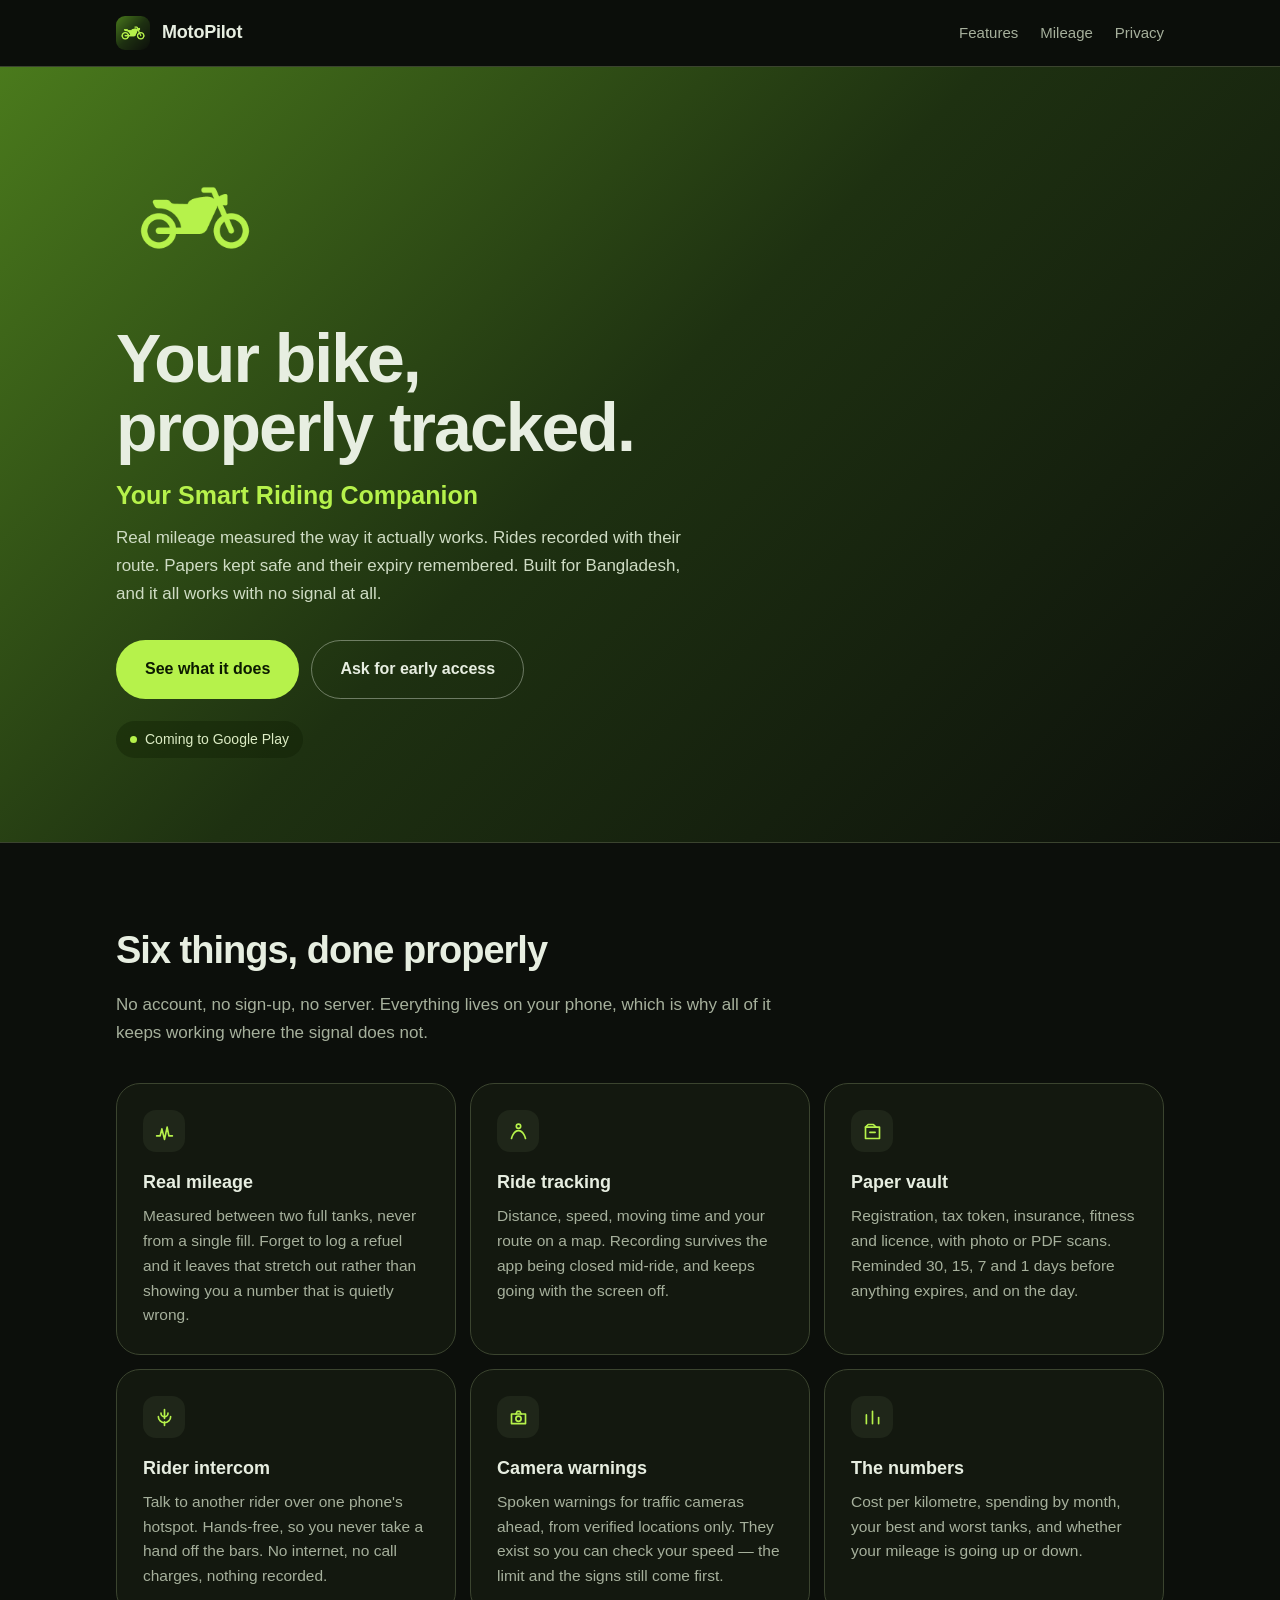
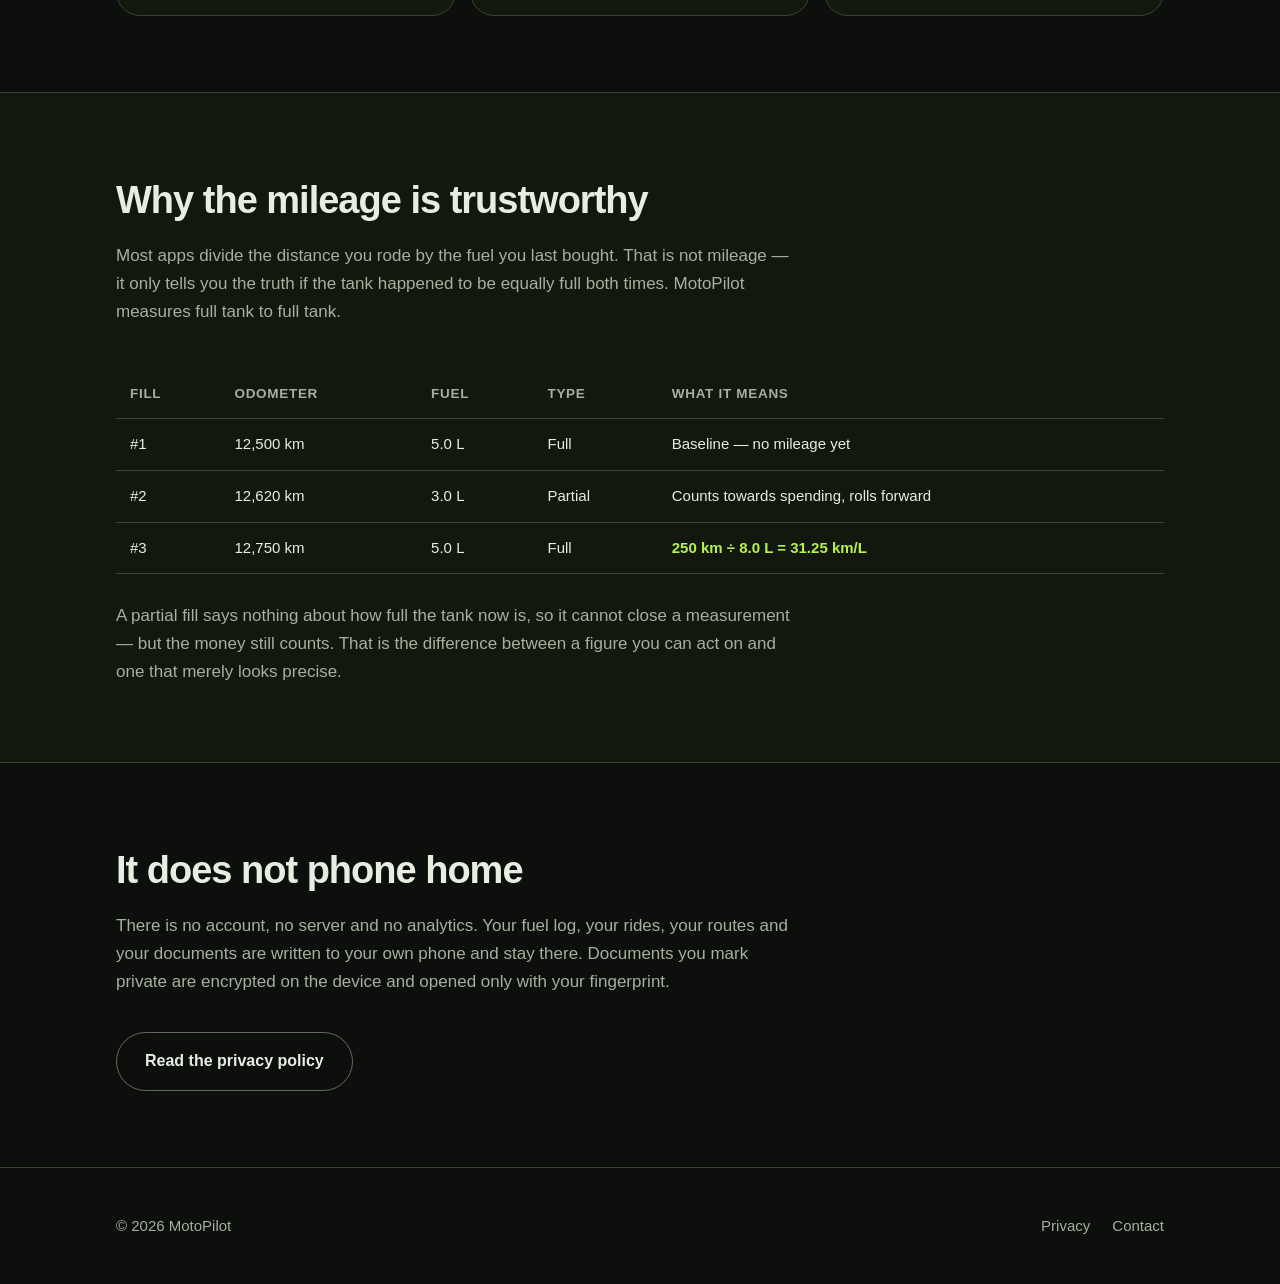
==== index.html @ 591c1d95 "Add the MotoPilot website Two jobs. Somewhere to point people at, and a publicly reachable privacy p" ====
<!DOCTYPE html>
<html lang="en">
<head>
<meta charset="utf-8">
<meta name="viewport" content="width=device-width, initial-scale=1">
<title>MotoPilot — Your Smart Riding Companion</title>
<meta name="description" content="Track your motorcycle's real mileage, record your rides, and keep your bike's papers safe. Built for Bangladesh. Works fully offline, no account needed.">
<meta name="theme-color" content="#0C0F0B">
<link rel="icon" href="assets/icon.png">
<link rel="apple-touch-icon" href="assets/icon.png">
<link rel="canonical" href="https://motopilot.vercel.app/">

<meta property="og:type" content="website">
<meta property="og:title" content="MotoPilot — Your Smart Riding Companion">
<meta property="og:description" content="Real mileage, ride tracking and paper reminders for your motorcycle. Works offline, no account.">
<meta property="og:image" content="assets/feature.png">
<meta name="twitter:card" content="summary_large_image">

<link rel="stylesheet" href="styles.css">
</head>
<body>

<header>
  <div class="wrap bar">
    <img src="assets/icon.png" alt="">
    <strong>MotoPilot</strong>
    <nav>
      <a href="#features">Features</a>
      <a href="#mileage">Mileage</a>
      <a href="#privacy-short">Privacy</a>
    </nav>
  </div>
</header>

<div class="hero">
  <div class="wrap">
    <img class="mark" src="assets/mark.png" alt="MotoPilot">
    <h1>Your bike, <br>properly tracked.</h1>
    <p class="lead">Your Smart Riding Companion</p>
    <p class="sub">
      Real mileage measured the way it actually works. Rides recorded with
      their route. Papers kept safe and their expiry remembered. Built for
      Bangladesh, and it all works with no signal at all.
    </p>
    <div class="cta">
      <a class="btn primary" href="#features">See what it does</a>
      <a class="btn ghost" href="mailto:object.masum@gmail.com?subject=MotoPilot%20early%20access">Ask for early access</a>
    </div>
    <div class="badge"><span></span> Coming to Google Play</div>
  </div>
</div>

<section id="features">
  <div class="wrap">
    <h2>Six things, done properly</h2>
    <p class="intro">
      No account, no sign-up, no server. Everything lives on your phone, which
      is why all of it keeps working where the signal does not.
    </p>

    <div class="grid">
      <div class="card">
        <div class="dot"><svg viewBox="0 0 24 24"><path d="M3 17h4l2-8 3 12 3-14 2 10h4"/></svg></div>
        <h3>Real mileage</h3>
        <p>
          Measured between two full tanks, never from a single fill. Forget to
          log a refuel and it leaves that stretch out rather than showing you a
          number that is quietly wrong.
        </p>
      </div>

      <div class="card">
        <div class="dot"><svg viewBox="0 0 24 24"><path d="M4 20s2-9 8-9 8 9 8 9"/><circle cx="12" cy="6" r="2.5"/></svg></div>
        <h3>Ride tracking</h3>
        <p>
          Distance, speed, moving time and your route on a map. Recording
          survives the app being closed mid-ride, and keeps going with the
          screen off.
        </p>
      </div>

      <div class="card">
        <div class="dot"><svg viewBox="0 0 24 24"><path d="M4 7h16v13H4z"/><path d="M4 7l3-3h6l3 3"/><path d="M9 13h6"/></svg></div>
        <h3>Paper vault</h3>
        <p>
          Registration, tax token, insurance, fitness and licence, with photo
          or PDF scans. Reminded 30, 15, 7 and 1 days before anything expires,
          and on the day.
        </p>
      </div>

      <div class="card">
        <div class="dot"><svg viewBox="0 0 24 24"><path d="M12 3v10"/><path d="M8 7a4 4 0 0 0 8 0"/><path d="M5 11a7 7 0 0 0 14 0"/><path d="M12 17v4"/></svg></div>
        <h3>Rider intercom</h3>
        <p>
          Talk to another rider over one phone's hotspot. Hands-free, so you
          never take a hand off the bars. No internet, no call charges, nothing
          recorded.
        </p>
      </div>

      <div class="card">
        <div class="dot"><svg viewBox="0 0 24 24"><path d="M4 8h16v11H4z"/><path d="M9 8l1.5-3h3L15 8"/><circle cx="12" cy="13.5" r="3"/></svg></div>
        <h3>Camera warnings</h3>
        <p>
          Spoken warnings for traffic cameras ahead, from verified locations
          only. They exist so you can check your speed — the limit and the
          signs still come first.
        </p>
      </div>

      <div class="card">
        <div class="dot"><svg viewBox="0 0 24 24"><path d="M5 19V9"/><path d="M12 19V5"/><path d="M19 19v-7"/></svg></div>
        <h3>The numbers</h3>
        <p>
          Cost per kilometre, spending by month, your best and worst tanks, and
          whether your mileage is going up or down.
        </p>
      </div>
    </div>
  </div>
</section>

<section class="method" id="mileage">
  <div class="wrap">
    <h2>Why the mileage is trustworthy</h2>
    <p class="intro">
      Most apps divide the distance you rode by the fuel you last bought. That
      is not mileage — it only tells you the truth if the tank happened to be
      equally full both times. MotoPilot measures full tank to full tank.
    </p>

    <div class="scroller">
      <table>
        <thead>
          <tr>
            <th>Fill</th><th>Odometer</th><th>Fuel</th><th>Type</th><th>What it means</th>
          </tr>
        </thead>
        <tbody>
          <tr>
            <td>#1</td><td>12,500 km</td><td>5.0 L</td><td>Full</td>
            <td>Baseline — no mileage yet</td>
          </tr>
          <tr>
            <td>#2</td><td>12,620 km</td><td>3.0 L</td><td>Partial</td>
            <td>Counts towards spending, rolls forward</td>
          </tr>
          <tr>
            <td>#3</td><td>12,750 km</td><td>5.0 L</td><td>Full</td>
            <td class="result">250 km ÷ 8.0 L = 31.25 km/L</td>
          </tr>
        </tbody>
      </table>
    </div>

    <p class="intro" style="margin-top:28px;margin-bottom:0">
      A partial fill says nothing about how full the tank now is, so it cannot
      close a measurement — but the money still counts. That is the difference
      between a figure you can act on and one that merely looks precise.
    </p>
  </div>
</section>

<section id="privacy-short">
  <div class="wrap">
    <h2>It does not phone home</h2>
    <p class="intro">
      There is no account, no server and no analytics. Your fuel log, your
      rides, your routes and your documents are written to your own phone and
      stay there. Documents you mark private are encrypted on the device and
      opened only with your fingerprint.
    </p>
    <div class="cta">
      <a class="btn ghost" href="/privacy">Read the privacy policy</a>
    </div>
  </div>
</section>

<footer>
  <div class="wrap row">
    <span>© 2026 MotoPilot</span>
    <nav>
      <a href="/privacy">Privacy</a>
      <a href="mailto:object.masum@gmail.com">Contact</a>
    </nav>
  </div>
</footer>

</body>
</html>
---- styles.css ----
/* MotoPilot — shared styles.
   The palette is lifted from the app itself, so the site and the phone look
   like one product. Lime is only ever a fill with near-black on top; it is
   never text on a surface, which is what keeps it readable everywhere. */

:root {
  --lime: #b6f24b;
  --on-lime: #0c1a00;
  --bg: #0c0f0b;
  --surface: #13180f;
  --surface-2: #1f2619;
  --text: #e7eee1;
  --muted: #a6b09c;
  --outline: #3b442f;
  --radius: 24px;
  --gutter: 16px;
  --measure: 1080px;
}

* { box-sizing: border-box; }

html { scroll-behavior: smooth; }

body {
  margin: 0;
  background: var(--bg);
  color: var(--text);
  font-family: -apple-system, BlinkMacSystemFont, "Segoe UI", Roboto,
    "Helvetica Neue", Arial, sans-serif;
  font-size: 17px;
  line-height: 1.65;
  -webkit-font-smoothing: antialiased;
}

.wrap {
  max-width: var(--measure);
  margin: 0 auto;
  padding: 0 var(--gutter);
}

a { color: var(--lime); }

/* ---------------------------------------------------------------- header */

header {
  position: sticky;
  top: 0;
  z-index: 10;
  background: rgba(12, 15, 11, 0.86);
  backdrop-filter: blur(12px);
  border-bottom: 1px solid var(--outline);
}

.bar {
  display: flex;
  align-items: center;
  gap: 12px;
  height: 66px;
}

.bar img { width: 34px; height: 34px; border-radius: 9px; }

.bar strong { font-size: 18px; letter-spacing: -0.2px; }

.bar nav {
  margin-left: auto;
  display: flex;
  gap: 22px;
  font-size: 15px;
}

.bar nav a { color: var(--muted); text-decoration: none; }
.bar nav a:hover { color: var(--text); }

/* ------------------------------------------------------------------ hero */

.hero {
  background: linear-gradient(135deg, #4a7a1c 0%, #1e3111 48%, var(--bg) 100%);
  border-bottom: 1px solid var(--outline);
}

.hero .wrap { padding-top: 76px; padding-bottom: 84px; }

.hero img.mark {
  /* The file is the adaptive-icon foreground, which carries the safe-zone
     padding a launcher mask needs. Nothing masks it here, so it is drawn
     larger to compensate for that built-in margin. */
  width: 186px;
  height: 186px;
  margin: -18px 0 4px -14px;
}

.hero h1 {
  margin: 0 0 12px;
  font-size: clamp(40px, 8vw, 68px);
  line-height: 1.02;
  letter-spacing: -2px;
}

.hero p.lead {
  margin: 0 0 8px;
  font-size: clamp(19px, 3.4vw, 25px);
  color: var(--lime);
  font-weight: 600;
}

.hero p.sub {
  margin: 0;
  max-width: 34em;
  color: #cfdcc4;
}

.cta { display: flex; flex-wrap: wrap; gap: 12px; margin-top: 32px; }

.btn {
  display: inline-block;
  padding: 15px 28px;
  border-radius: 999px;
  font-weight: 700;
  text-decoration: none;
  font-size: 16px;
  border: 1.5px solid transparent;
}

.btn.primary { background: var(--lime); color: var(--on-lime); }

.btn.ghost {
  border-color: rgba(231, 238, 225, 0.4);
  color: var(--text);
}

.btn.ghost:hover { border-color: var(--text); }

.badge {
  display: inline-flex;
  align-items: center;
  gap: 8px;
  margin-top: 22px;
  padding: 7px 14px;
  border-radius: 999px;
  background: rgba(12, 26, 0, 0.35);
  color: #dcecc4;
  font-size: 14px;
}

.badge span {
  width: 7px;
  height: 7px;
  border-radius: 50%;
  background: var(--lime);
}

/* --------------------------------------------------------------- sections */

section { padding: 76px 0; }

section > .wrap > h2 {
  margin: 0 0 10px;
  font-size: clamp(27px, 5vw, 38px);
  letter-spacing: -1px;
}

section > .wrap > p.intro {
  margin: 0 0 36px;
  max-width: 40em;
  color: var(--muted);
}

/* ----------------------------------------------------------------- cards */

.grid {
  display: grid;
  grid-template-columns: repeat(auto-fit, minmax(270px, 1fr));
  gap: 14px;
}

.card {
  background: var(--surface);
  border: 1px solid var(--outline);
  border-radius: var(--radius);
  padding: 26px;
}

.card .dot {
  width: 42px;
  height: 42px;
  border-radius: 13px;
  background: var(--surface-2);
  display: grid;
  place-items: center;
  margin-bottom: 16px;
}

.card .dot svg { width: 21px; height: 21px; stroke: var(--lime); fill: none;
  stroke-width: 1.9; stroke-linecap: round; stroke-linejoin: round; }

.card h3 { margin: 0 0 6px; font-size: 18px; }

.card p { margin: 0; color: var(--muted); font-size: 15.5px; line-height: 1.6; }

/* -------------------------------------------------------------- mileage */

.method { background: var(--surface); border-top: 1px solid var(--outline);
  border-bottom: 1px solid var(--outline); }

.method table {
  width: 100%;
  border-collapse: collapse;
  font-size: 15px;
  margin-top: 8px;
}

.method th, .method td {
  text-align: left;
  padding: 13px 14px;
  border-bottom: 1px solid var(--outline);
}

.method th { color: var(--muted); font-weight: 600; font-size: 13.5px;
  text-transform: uppercase; letter-spacing: 0.7px; }

.method td.result { color: var(--lime); font-weight: 700; }

.scroller { overflow-x: auto; }

/* ---------------------------------------------------------------- footer */

footer {
  border-top: 1px solid var(--outline);
  padding: 46px 0;
  color: var(--muted);
  font-size: 15px;
}

footer .row { display: flex; flex-wrap: wrap; gap: 14px 26px; align-items: center; }

footer nav { margin-left: auto; display: flex; flex-wrap: wrap; gap: 22px; }

footer a { color: var(--muted); text-decoration: none; }
footer a:hover { color: var(--text); }

/* ------------------------------------------------------------ prose page */

.prose { padding: 56px 0 90px; }

.prose .wrap { max-width: 760px; }

.prose h1 { font-size: clamp(31px, 6vw, 44px); letter-spacing: -1.2px;
  margin: 0 0 6px; }

.prose .stamp { color: var(--muted); font-size: 15px; margin: 0 0 40px; }

.prose h2 {
  margin: 44px 0 12px;
  font-size: 22px;
  letter-spacing: -0.4px;
  padding-top: 22px;
  border-top: 1px solid var(--outline);
}

.prose h2:first-of-type { border-top: 0; padding-top: 0; }

.prose p { margin: 0 0 16px; }

.prose ul { margin: 0 0 16px; padding-left: 22px; }

.prose li { margin-bottom: 8px; }

.prose .note {
  background: var(--surface);
  border: 1px solid var(--outline);
  border-radius: var(--radius);
  padding: 22px 26px;
  margin: 0 0 32px;
}

.prose .note p:last-child { margin-bottom: 0; }

.back { display: inline-block; margin-bottom: 26px; color: var(--muted);
  text-decoration: none; font-size: 15px; }

.back:hover { color: var(--text); }

@media (max-width: 620px) {
  .bar nav { display: none; }
  section { padding: 56px 0; }
  .hero .wrap { padding-top: 52px; padding-bottom: 60px; }
  .btn { flex: 1 1 100%; text-align: center; }
}
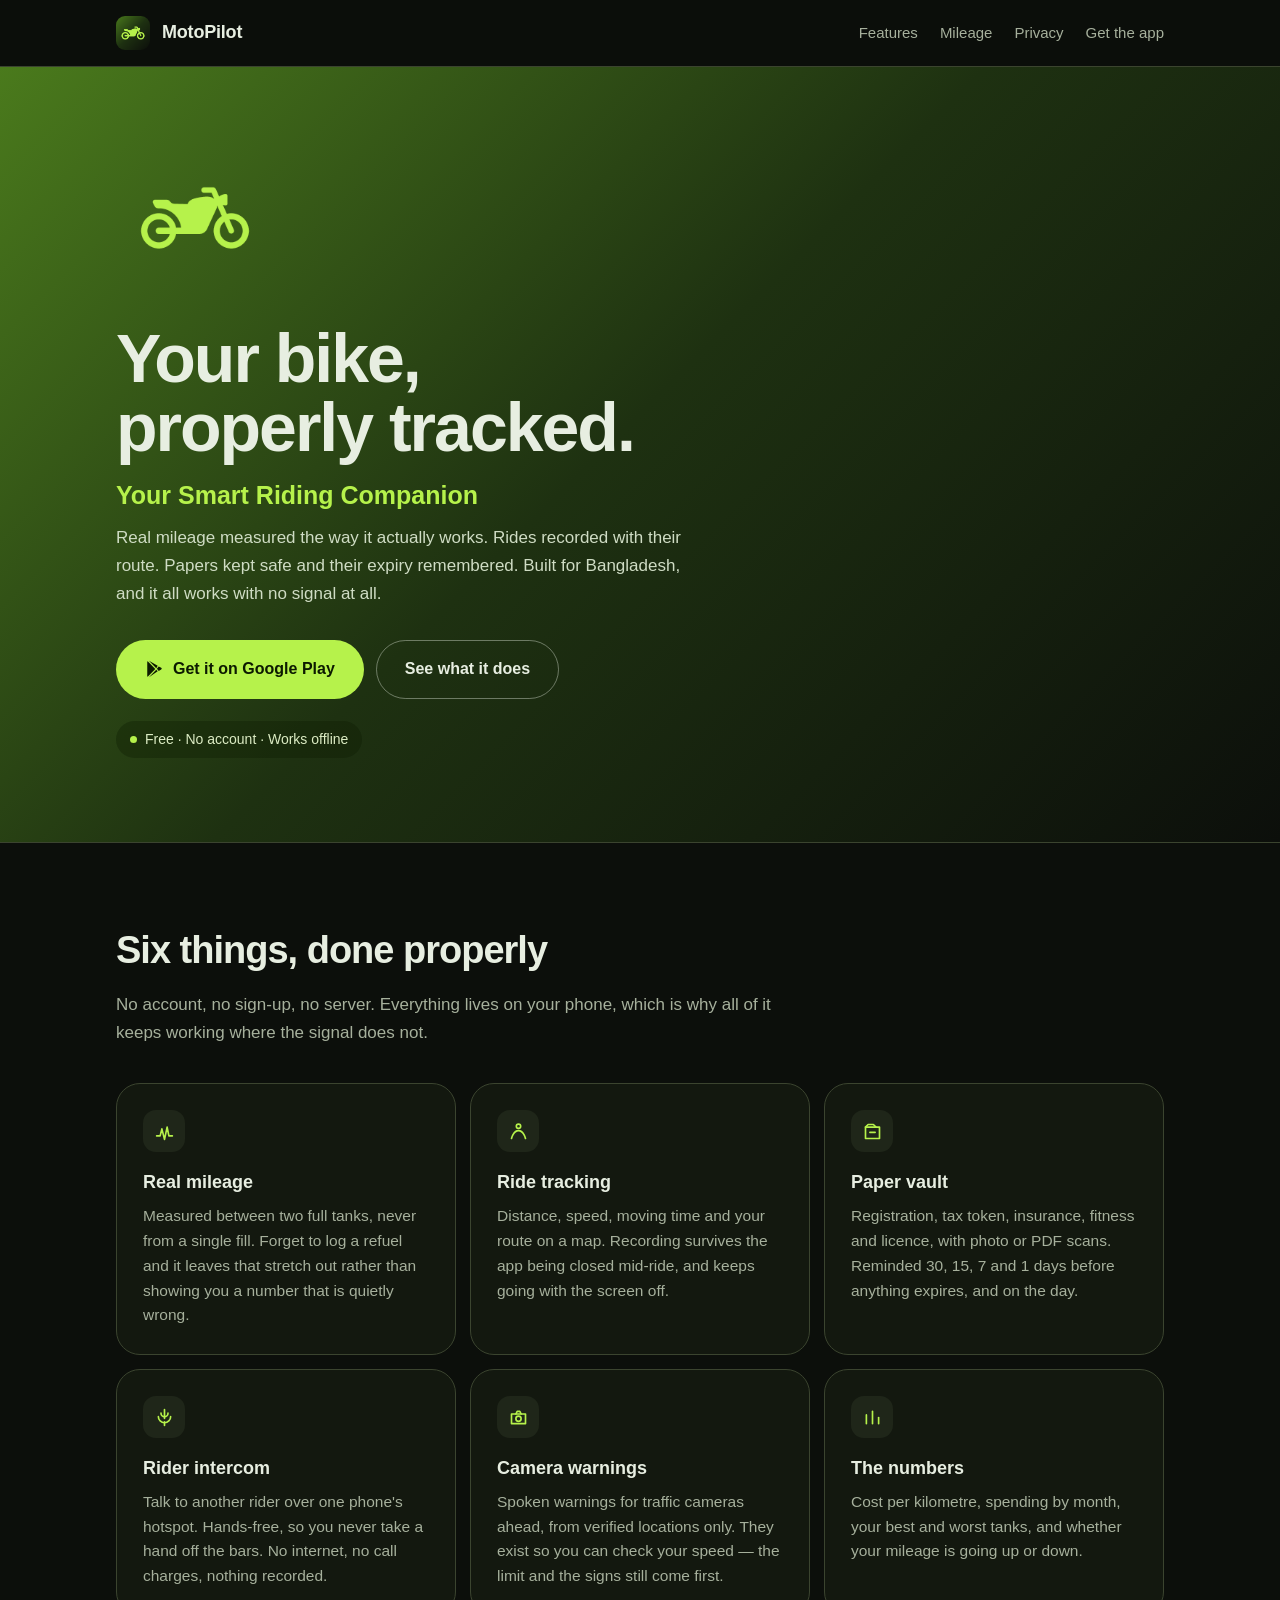
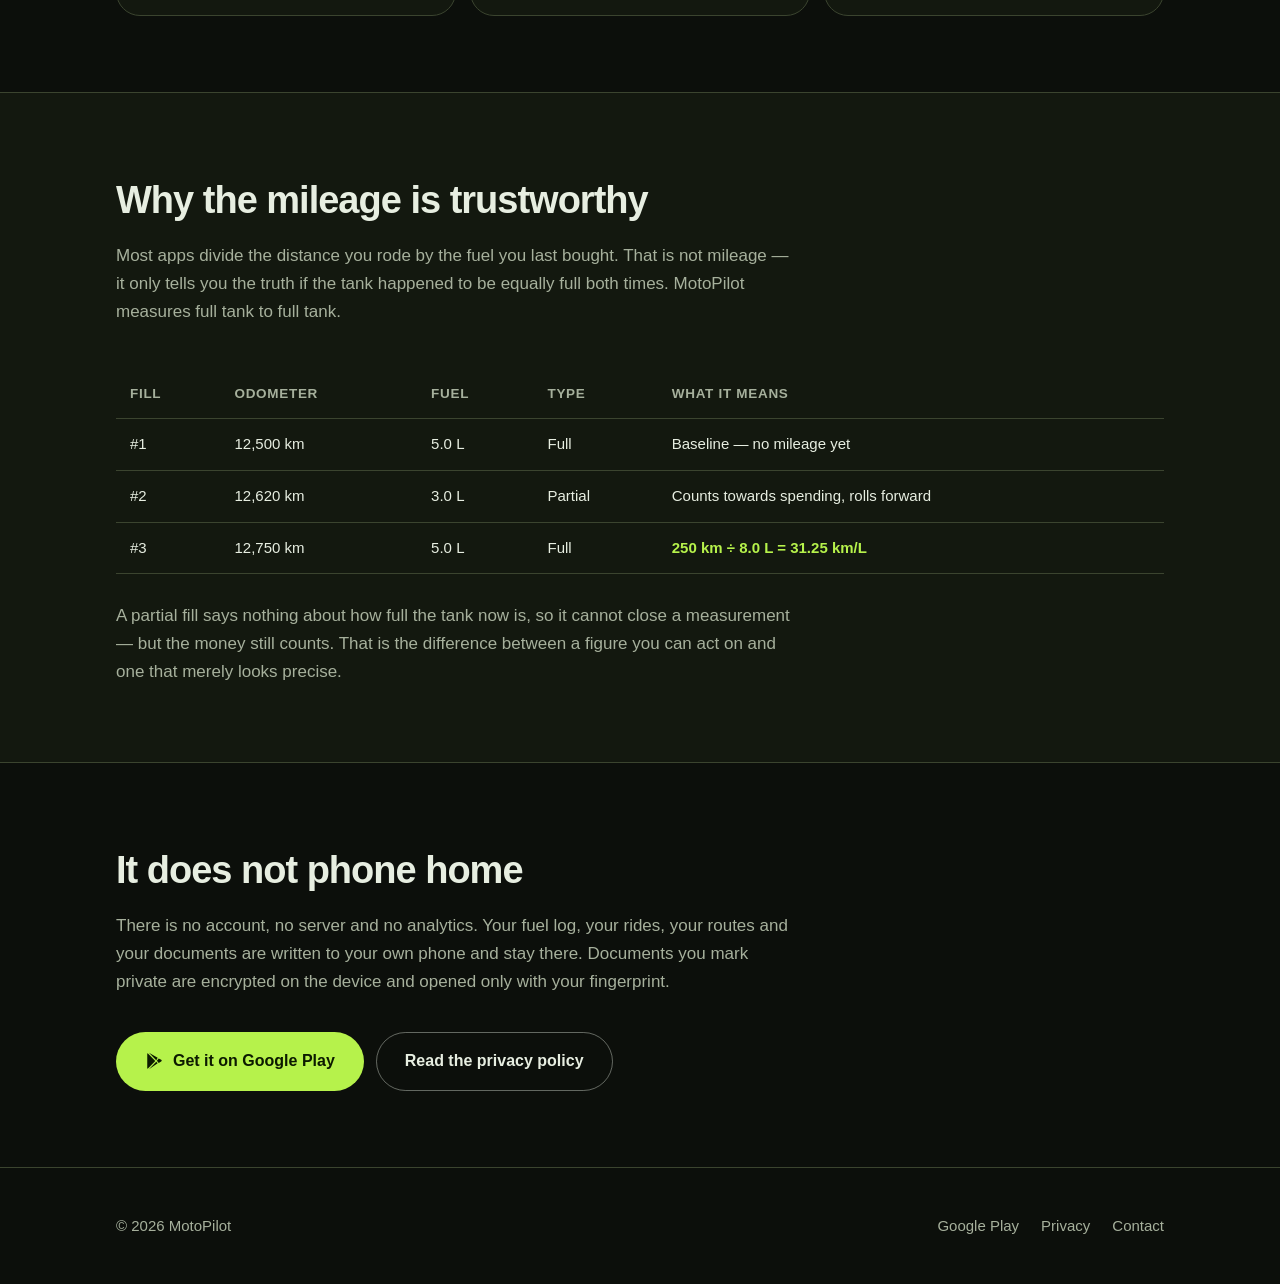
==== commit 6e185fac: "The app is out, so the site stops saying it is coming "Coming to Google Play" and a mailto asking fo" ====
--- a/index.html
+++ b/index.html
@@ -4,16 +4,16 @@
 <meta charset="utf-8">
 <meta name="viewport" content="width=device-width, initial-scale=1">
 <title>MotoPilot — Your Smart Riding Companion</title>
-<meta name="description" content="Track your motorcycle's real mileage, record your rides, and keep your bike's papers safe. Built for Bangladesh. Works fully offline, no account needed.">
+<meta name="description" content="Free Android app for riders in Bangladesh. Track your motorcycle's real mileage, record your rides, and keep your bike's papers safe. Works fully offline, no account needed.">
 <meta name="theme-color" content="#0C0F0B">
 <link rel="icon" href="assets/icon.png">
 <link rel="apple-touch-icon" href="assets/icon.png">
-<link rel="canonical" href="https://motopilot.vercel.app/">
+<link rel="canonical" href="https://motopilot-site.vercel.app/">
 
 <meta property="og:type" content="website">
 <meta property="og:title" content="MotoPilot — Your Smart Riding Companion">
 <meta property="og:description" content="Real mileage, ride tracking and paper reminders for your motorcycle. Works offline, no account.">
-<meta property="og:image" content="assets/feature.png">
+<meta property="og:image" content="https://motopilot-site.vercel.app/assets/feature.png">
 <meta name="twitter:card" content="summary_large_image">
 
 <link rel="stylesheet" href="styles.css">
@@ -28,6 +28,7 @@
       <a href="#features">Features</a>
       <a href="#mileage">Mileage</a>
       <a href="#privacy-short">Privacy</a>
+      <a href="https://play.google.com/store/apps/details?id=com.masum.moto_pilot" rel="noopener">Get the app</a>
     </nav>
   </div>
 </header>
@@ -43,10 +44,13 @@
       Bangladesh, and it all works with no signal at all.
     </p>
     <div class="cta">
-      <a class="btn primary" href="#features">See what it does</a>
-      <a class="btn ghost" href="mailto:object.masum@gmail.com?subject=MotoPilot%20early%20access">Ask for early access</a>
-    </div>
-    <div class="badge"><span></span> Coming to Google Play</div>
+      <a class="btn primary play" href="https://play.google.com/store/apps/details?id=com.masum.moto_pilot" rel="noopener">
+        <svg viewBox="0 0 24 24" aria-hidden="true"><path d="M3.6 1.8a1 1 0 0 0-.6.92v18.56a1 1 0 0 0 .6.92l10.1-10.2zM15 10.9 5.3 1.1l11.6 6.6zM5.3 22.9 15 13.1l1.9 1.9zM18.3 8.5l3.3 1.9a1.3 1.3 0 0 1 0 2.2l-3.3 1.9-2.4-3z"/></svg>
+        Get it on Google Play
+      </a>
+      <a class="btn ghost" href="#features">See what it does</a>
+    </div>
+    <div class="badge"><span></span> Free &middot; No account &middot; Works offline</div>
   </div>
 </div>
 
@@ -172,6 +176,10 @@
       opened only with your fingerprint.
     </p>
     <div class="cta">
+      <a class="btn primary play" href="https://play.google.com/store/apps/details?id=com.masum.moto_pilot" rel="noopener">
+        <svg viewBox="0 0 24 24" aria-hidden="true"><path d="M3.6 1.8a1 1 0 0 0-.6.92v18.56a1 1 0 0 0 .6.92l10.1-10.2zM15 10.9 5.3 1.1l11.6 6.6zM5.3 22.9 15 13.1l1.9 1.9zM18.3 8.5l3.3 1.9a1.3 1.3 0 0 1 0 2.2l-3.3 1.9-2.4-3z"/></svg>
+        Get it on Google Play
+      </a>
       <a class="btn ghost" href="/privacy">Read the privacy policy</a>
     </div>
   </div>
@@ -181,6 +189,7 @@
   <div class="wrap row">
     <span>© 2026 MotoPilot</span>
     <nav>
+      <a href="https://play.google.com/store/apps/details?id=com.masum.moto_pilot" rel="noopener">Google Play</a>
       <a href="/privacy">Privacy</a>
       <a href="mailto:object.masum@gmail.com">Contact</a>
     </nav>
--- a/styles.css
+++ b/styles.css
@@ -131,6 +131,22 @@
 
 .btn.ghost:hover { border-color: var(--text); }
 
+/* The store button carries the Play glyph, so it reads as a download rather
+   than another link. The icon inherits the button's text colour, which keeps
+   it correct on the lime fill without a second asset to keep in step. */
+.btn.play {
+  display: inline-flex;
+  align-items: center;
+  gap: 10px;
+}
+
+.btn.play svg {
+  width: 18px;
+  height: 18px;
+  fill: currentColor;
+  flex: none;
+}
+
 .badge {
   display: inline-flex;
   align-items: center;
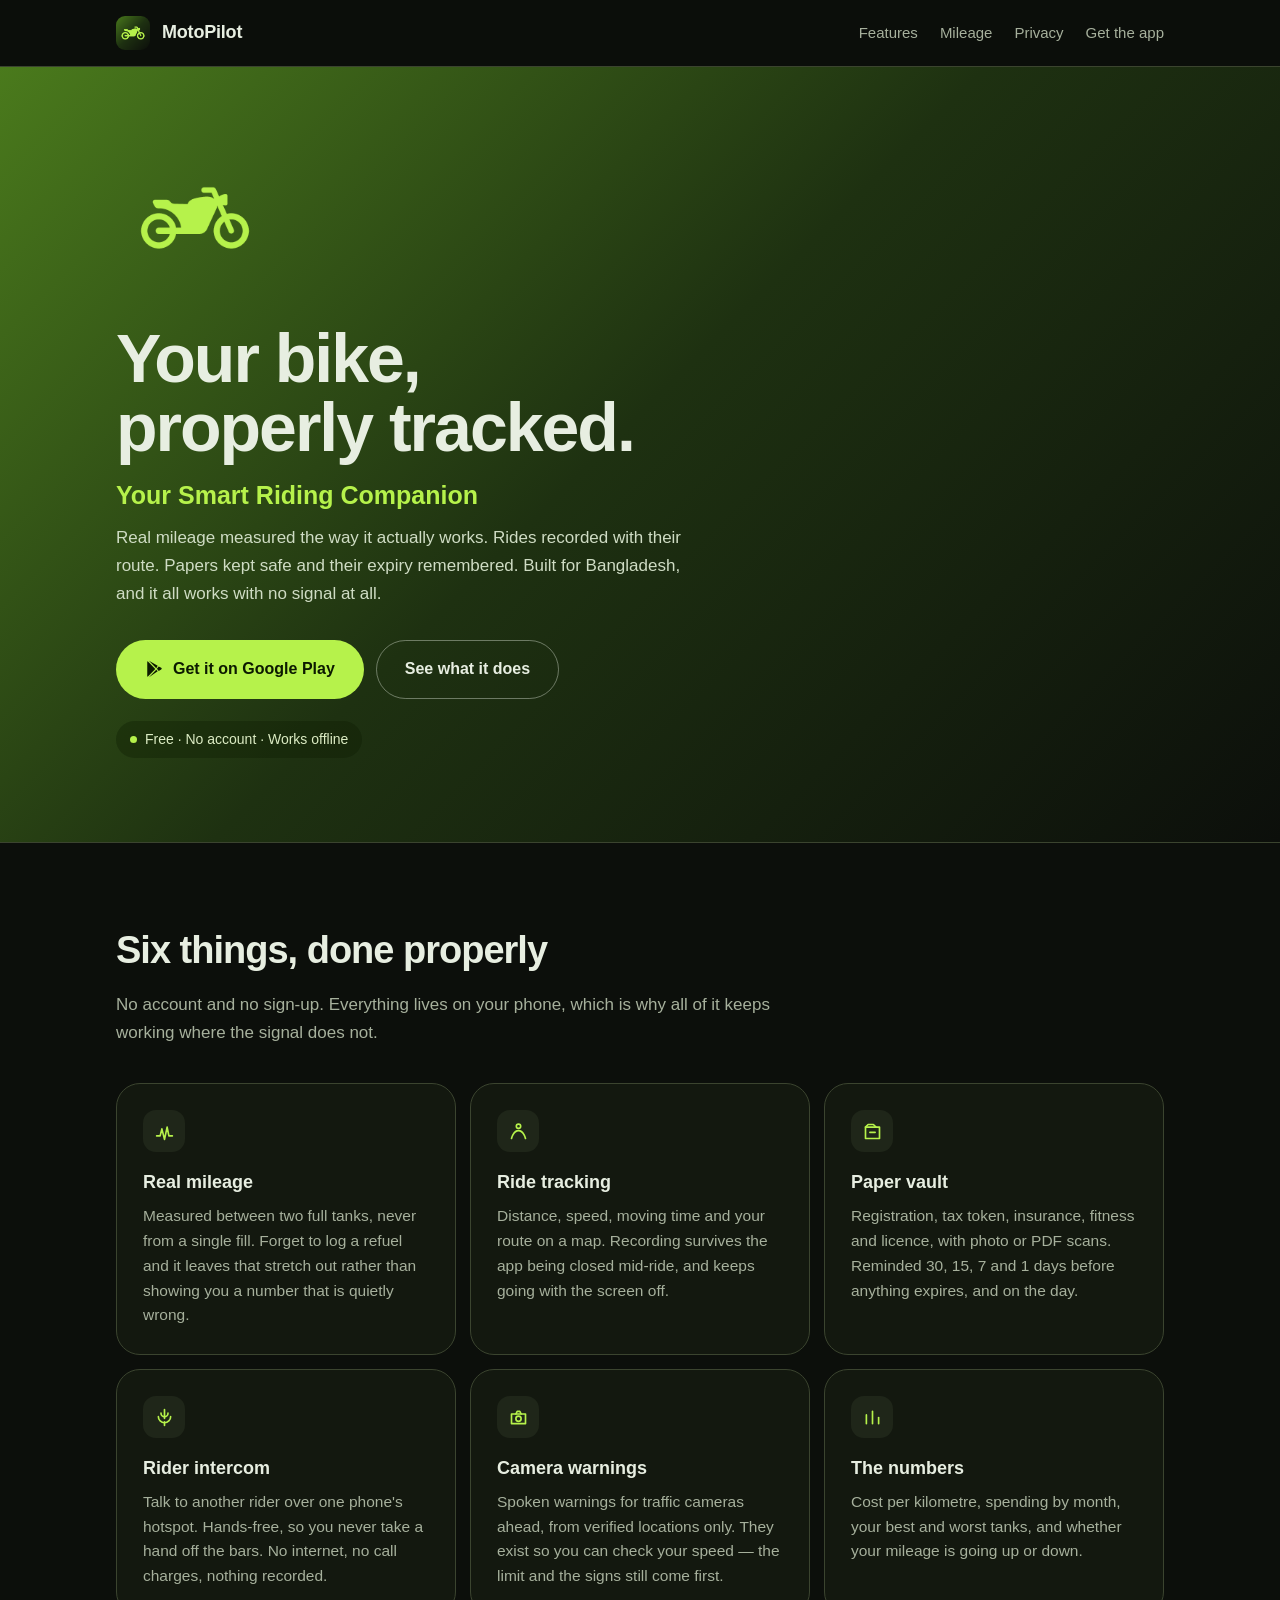
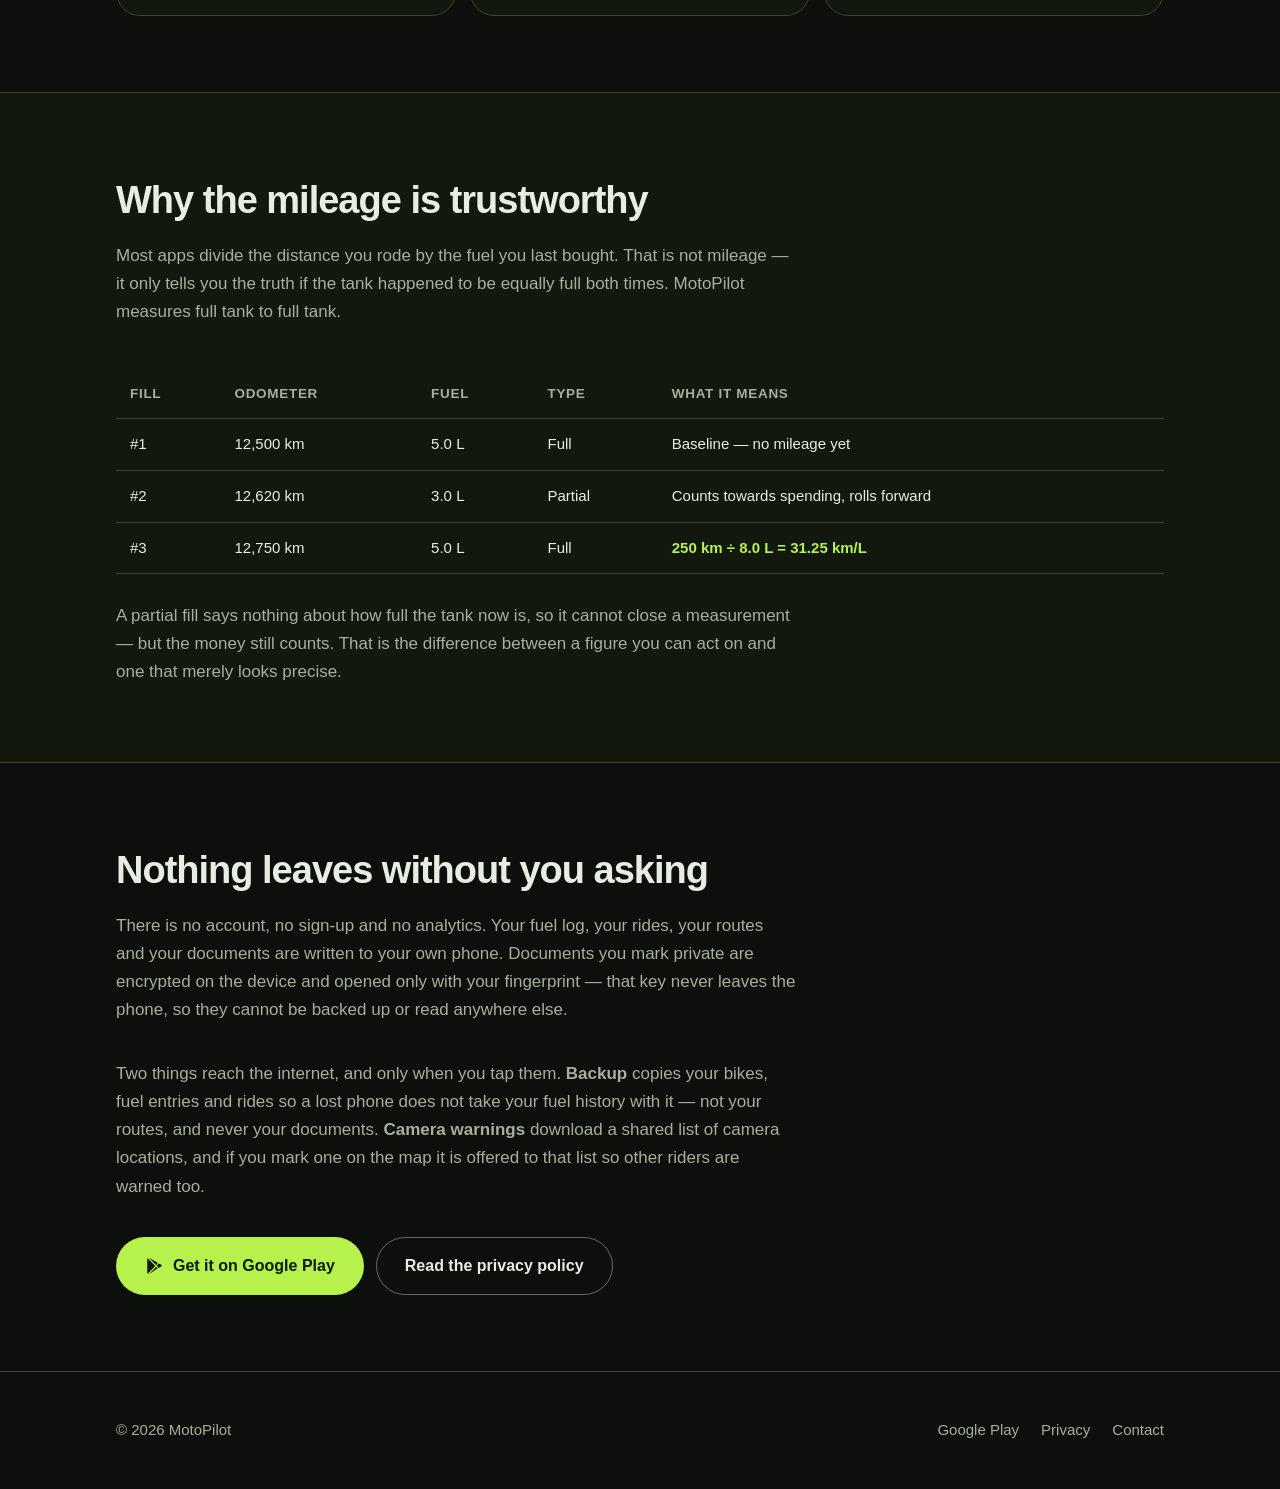
==== commit 67485fb7: "Say what now leaves the phone, because something does The site and the policy both said there was no" ====
--- a/index.html
+++ b/index.html
@@ -8,12 +8,12 @@
 <meta name="theme-color" content="#0C0F0B">
 <link rel="icon" href="assets/icon.png">
 <link rel="apple-touch-icon" href="assets/icon.png">
-<link rel="canonical" href="https://motopilot-site.vercel.app/">
+<link rel="canonical" href="https://motopilotapp.vercel.app/">
 
 <meta property="og:type" content="website">
 <meta property="og:title" content="MotoPilot — Your Smart Riding Companion">
 <meta property="og:description" content="Real mileage, ride tracking and paper reminders for your motorcycle. Works offline, no account.">
-<meta property="og:image" content="https://motopilot-site.vercel.app/assets/feature.png">
+<meta property="og:image" content="https://motopilotapp.vercel.app/assets/feature.png">
 <meta name="twitter:card" content="summary_large_image">
 
 <link rel="stylesheet" href="styles.css">
@@ -58,8 +58,8 @@
   <div class="wrap">
     <h2>Six things, done properly</h2>
     <p class="intro">
-      No account, no sign-up, no server. Everything lives on your phone, which
-      is why all of it keeps working where the signal does not.
+      No account and no sign-up. Everything lives on your phone, which is why
+      all of it keeps working where the signal does not.
     </p>
 
     <div class="grid">
@@ -168,12 +168,21 @@
 
 <section id="privacy-short">
   <div class="wrap">
-    <h2>It does not phone home</h2>
-    <p class="intro">
-      There is no account, no server and no analytics. Your fuel log, your
-      rides, your routes and your documents are written to your own phone and
-      stay there. Documents you mark private are encrypted on the device and
-      opened only with your fingerprint.
+    <h2>Nothing leaves without you asking</h2>
+    <p class="intro">
+      There is no account, no sign-up and no analytics. Your fuel log, your
+      rides, your routes and your documents are written to your own phone.
+      Documents you mark private are encrypted on the device and opened only
+      with your fingerprint &mdash; that key never leaves the phone, so they
+      cannot be backed up or read anywhere else.
+    </p>
+    <p class="intro">
+      Two things reach the internet, and only when you tap them. <strong>Backup</strong>
+      copies your bikes, fuel entries and rides so a lost phone does not take
+      your fuel history with it &mdash; not your routes, and never your
+      documents. <strong>Camera warnings</strong> download a shared list of
+      camera locations, and if you mark one on the map it is offered to that
+      list so other riders are warned too.
     </p>
     <div class="cta">
       <a class="btn primary play" href="https://play.google.com/store/apps/details?id=com.masum.moto_pilot" rel="noopener">
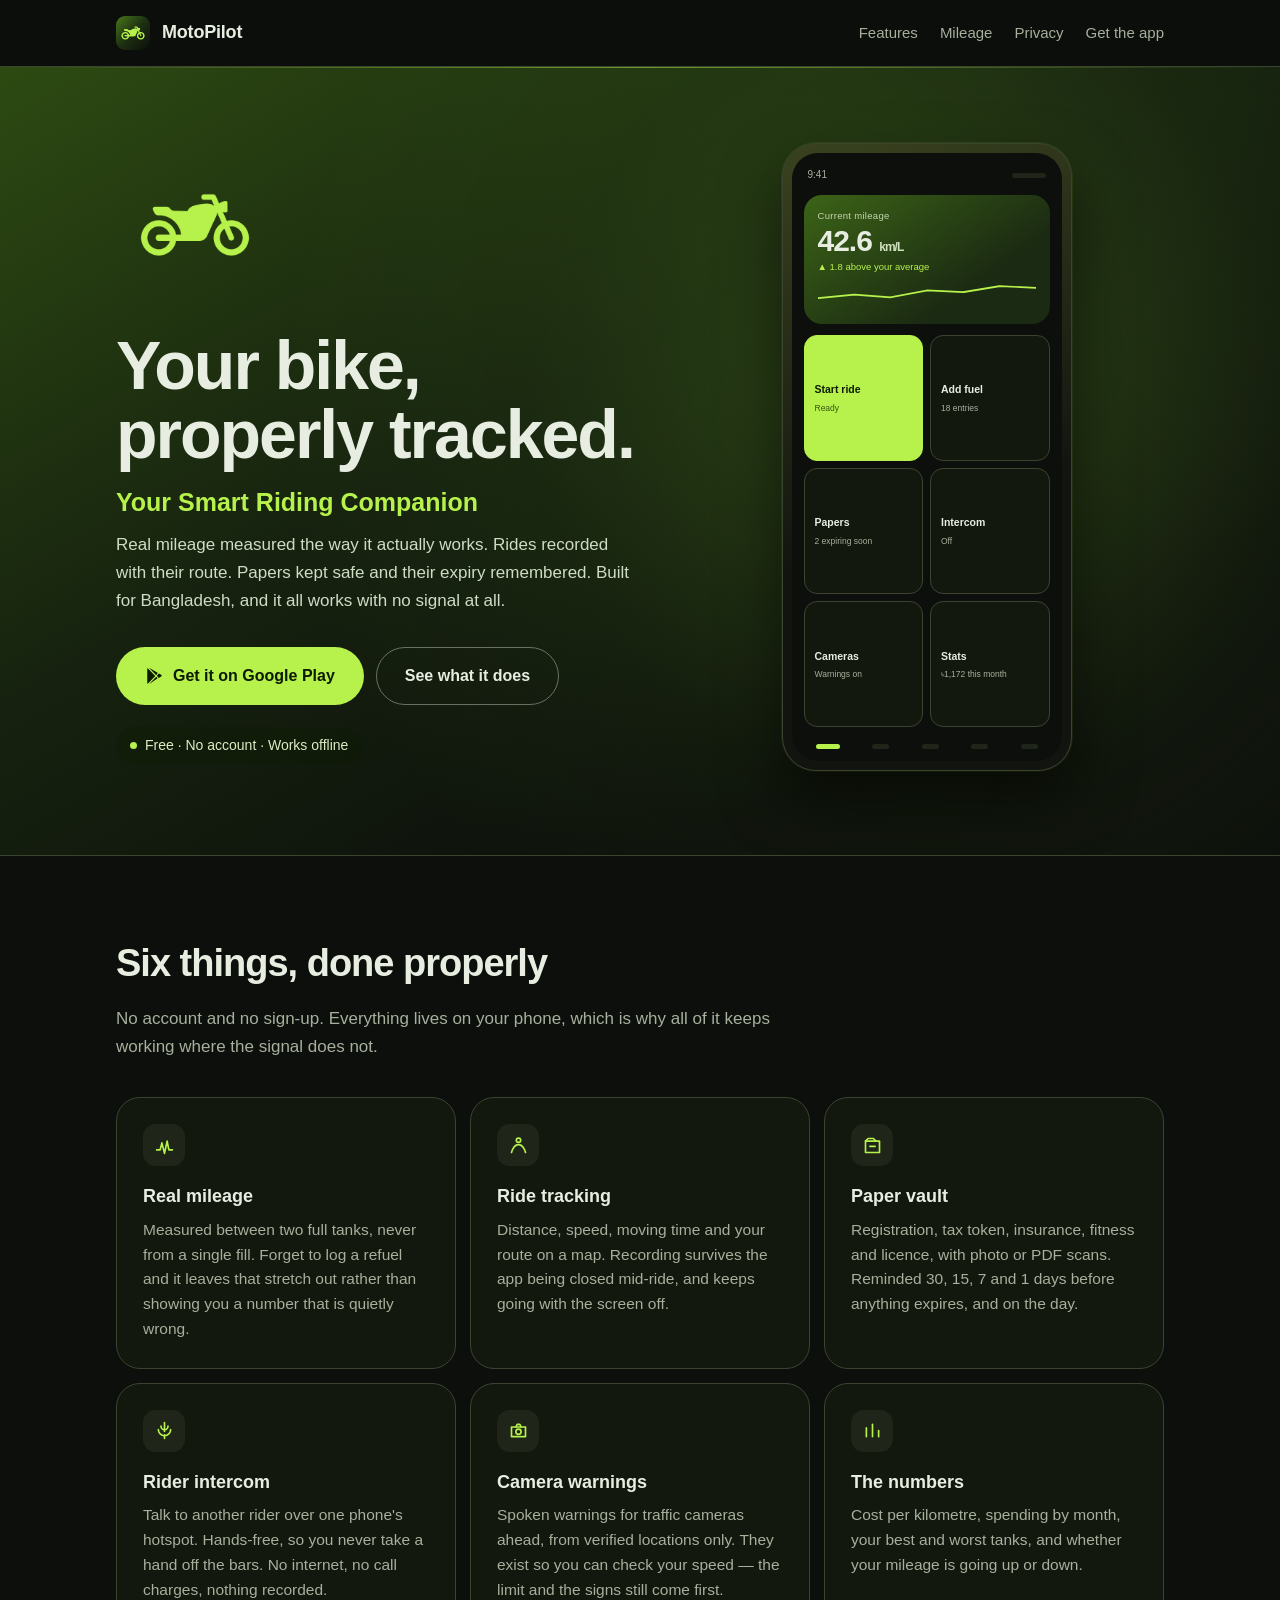
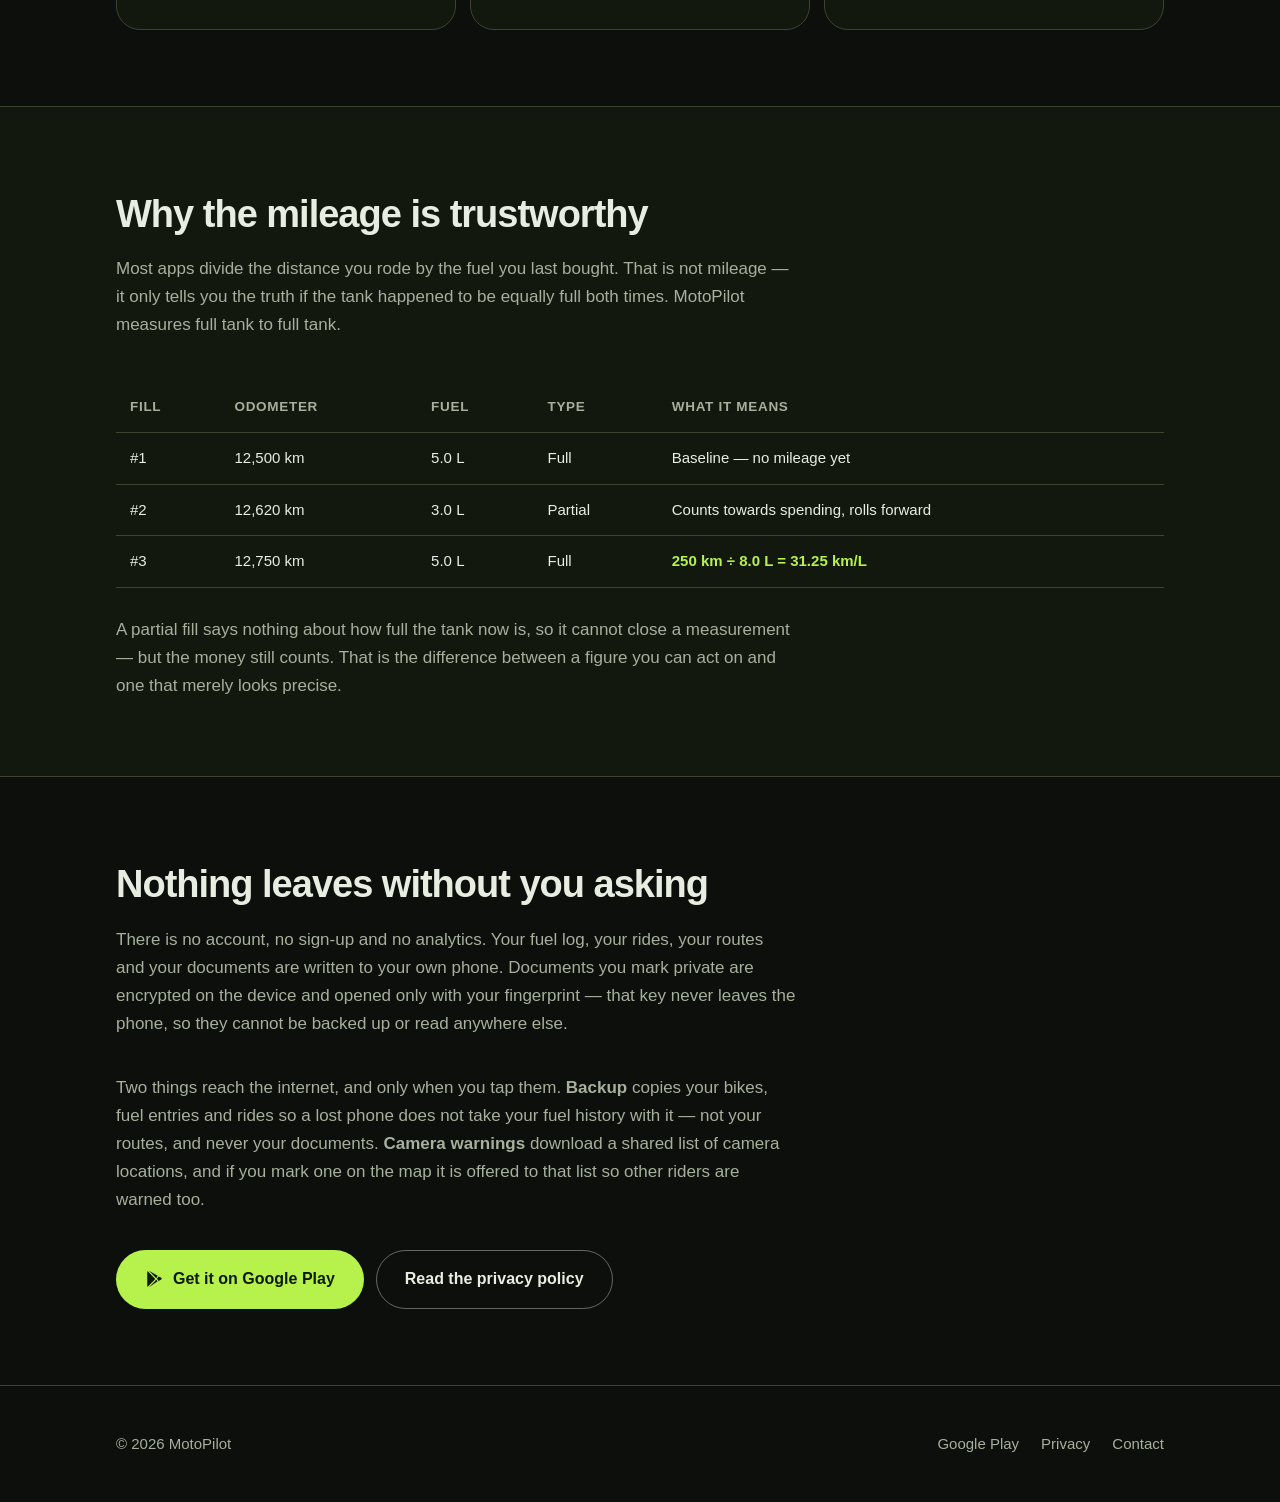
==== commit f4e20d94: "Put the app in the hero, and give the page somewhere to sit The hero was a wall of text with an empt" ====
--- a/index.html
+++ b/index.html
@@ -34,7 +34,8 @@
 </header>
 
 <div class="hero">
-  <div class="wrap">
+  <div class="wrap hero-grid">
+   <div class="hero-copy">
     <img class="mark" src="assets/mark.png" alt="MotoPilot">
     <h1>Your bike, <br>properly tracked.</h1>
     <p class="lead">Your Smart Riding Companion</p>
@@ -51,6 +52,35 @@
       <a class="btn ghost" href="#features">See what it does</a>
     </div>
     <div class="badge"><span></span> Free &middot; No account &middot; Works offline</div>
+   </div>
+
+   <div class="phone" aria-hidden="true">
+    <div class="screen">
+      <div class="statusbar"><span>9:41</span><span class="dots"></span></div>
+
+      <div class="hero-card">
+        <div class="hc-label">Current mileage</div>
+        <div class="hc-value">42.6 <small>km/L</small></div>
+        <div class="hc-delta">▲ 1.8 above your average</div>
+        <svg class="spark" viewBox="0 0 120 28" preserveAspectRatio="none">
+          <polyline points="0,20 20,16 40,19 60,11 80,13 100,6 120,8"/>
+        </svg>
+      </div>
+
+      <div class="tiles">
+        <div class="tile lime"><b>Start ride</b><span>Ready</span></div>
+        <div class="tile"><b>Add fuel</b><span>18 entries</span></div>
+        <div class="tile"><b>Papers</b><span>2 expiring soon</span></div>
+        <div class="tile"><b>Intercom</b><span>Off</span></div>
+        <div class="tile"><b>Cameras</b><span>Warnings on</span></div>
+        <div class="tile"><b>Stats</b><span>৳1,172 this month</span></div>
+      </div>
+
+      <div class="navbar">
+        <span class="on"></span><span></span><span></span><span></span><span></span>
+      </div>
+    </div>
+   </div>
   </div>
 </div>
 
--- a/styles.css
+++ b/styles.css
@@ -75,8 +75,36 @@
 /* ------------------------------------------------------------------ hero */
 
 .hero {
-  background: linear-gradient(135deg, #4a7a1c 0%, #1e3111 48%, var(--bg) 100%);
+  position: relative;
+  overflow: hidden;
+  /* Two layers rather than one ramp. A single diagonal gradient stretched
+     across a wide viewport lands mid-olive everywhere, which flattens the
+     page and leaves the phone with nothing to sit against. The glow is
+     placed where the phone is, so the device reads as lit. */
+  background:
+    radial-gradient(
+      circle at 72% 42%,
+      rgba(122, 190, 48, 0.26) 0%,
+      rgba(122, 190, 48, 0.05) 38%,
+      transparent 62%
+    ),
+    linear-gradient(150deg, #2d4a12 0%, #16220f 42%, var(--bg) 78%);
   border-bottom: 1px solid var(--outline);
+}
+
+/* A hairline of accent along the top edge, the width of the page. Cheap, and
+   it stops the header and the hero reading as one undifferentiated block. */
+.hero::before {
+  content: "";
+  position: absolute;
+  inset: 0 0 auto;
+  height: 1px;
+  background: linear-gradient(
+    90deg,
+    transparent,
+    rgba(182, 242, 75, 0.5),
+    transparent
+  );
 }
 
 .hero .wrap { padding-top: 76px; padding-bottom: 84px; }
@@ -303,3 +331,150 @@
   .hero .wrap { padding-top: 52px; padding-bottom: 60px; }
   .btn { flex: 1 1 100%; text-align: center; }
 }
+
+/* ------------------------------------------------------------ hero layout */
+
+/* Two columns once there is room, because the hero was a wall of text with
+   an empty half beside it. Below that the phone goes under the copy rather
+   than beside it, where it would be too small to read. */
+.hero-grid {
+  display: grid;
+  grid-template-columns: minmax(0, 1.05fr) minmax(0, 0.95fr);
+  gap: 48px;
+  align-items: center;
+}
+
+.hero-copy { min-width: 0; }
+
+/* -------------------------------------------------------- the phone itself
+
+   Drawn, not screenshotted. It stays sharp at any size, weighs a fraction of
+   a PNG, and cannot go stale when the app's palette moves — the colours here
+   are the same tokens the app uses. */
+
+.phone {
+  justify-self: center;
+  width: 100%;
+  max-width: 290px;
+  aspect-ratio: 9 / 19.5;
+  border-radius: 34px;
+  padding: 9px;
+  background: linear-gradient(160deg, #39421f, #11140f 60%);
+  border: 1px solid var(--outline);
+  box-shadow:
+    0 30px 60px rgba(0, 0, 0, 0.55),
+    0 0 0 1px rgba(182, 242, 75, 0.09);
+}
+
+.screen {
+  height: 100%;
+  border-radius: 26px;
+  background: var(--bg);
+  padding: 14px 12px 10px;
+  display: flex;
+  flex-direction: column;
+  gap: 11px;
+  overflow: hidden;
+}
+
+.statusbar {
+  display: flex;
+  justify-content: space-between;
+  align-items: center;
+  font-size: 10px;
+  color: var(--muted);
+  padding: 0 4px;
+}
+
+.statusbar .dots {
+  width: 34px;
+  height: 5px;
+  border-radius: 3px;
+  background: var(--surface-2);
+}
+
+.hero-card {
+  background: linear-gradient(145deg, #3c6417, #1b2a12 70%);
+  border-radius: 18px;
+  padding: 13px 14px 10px;
+}
+
+.hc-label { font-size: 9.5px; color: #c3d6b0; letter-spacing: 0.3px; }
+
+.hc-value {
+  font-size: 30px;
+  font-weight: 700;
+  line-height: 1.1;
+  letter-spacing: -1px;
+  margin-top: 1px;
+}
+
+.hc-value small { font-size: 12px; font-weight: 600; color: #cfe0bd; }
+
+.hc-delta { font-size: 9.5px; color: var(--lime); margin-top: 2px; }
+
+.spark {
+  width: 100%;
+  height: 24px;
+  margin-top: 6px;
+  fill: none;
+  stroke: var(--lime);
+  stroke-width: 2;
+  stroke-linecap: round;
+  stroke-linejoin: round;
+}
+
+.tiles {
+  display: grid;
+  grid-template-columns: 1fr 1fr;
+  gap: 7px;
+  flex: 1;
+  min-height: 0;
+}
+
+.tile {
+  background: var(--surface);
+  border: 1px solid var(--outline);
+  border-radius: 13px;
+  padding: 9px 10px;
+  display: flex;
+  flex-direction: column;
+  justify-content: center;
+  gap: 2px;
+  min-width: 0;
+}
+
+.tile b { font-size: 10.5px; font-weight: 600; }
+.tile span { font-size: 8.5px; color: var(--muted); }
+
+/* One tile carries the accent, exactly as the app's ride tile does. */
+.tile.lime { background: var(--lime); border-color: var(--lime); }
+.tile.lime b { color: var(--on-lime); }
+.tile.lime span { color: rgba(12, 26, 0, 0.72); }
+
+.navbar {
+  display: flex;
+  justify-content: space-between;
+  align-items: center;
+  padding: 6px 12px 2px;
+}
+
+.navbar span {
+  width: 17px;
+  height: 5px;
+  border-radius: 3px;
+  background: var(--surface-2);
+}
+
+.navbar span.on { background: var(--lime); width: 24px; }
+
+@media (max-width: 860px) {
+  .hero-grid { grid-template-columns: 1fr; gap: 40px; }
+  .phone { max-width: 250px; }
+}
+
+@media (max-width: 620px) {
+  /* The phone is decoration on a phone: the reader is already holding one,
+     and it would push the download button below the fold. */
+  .phone { display: none; }
+}
